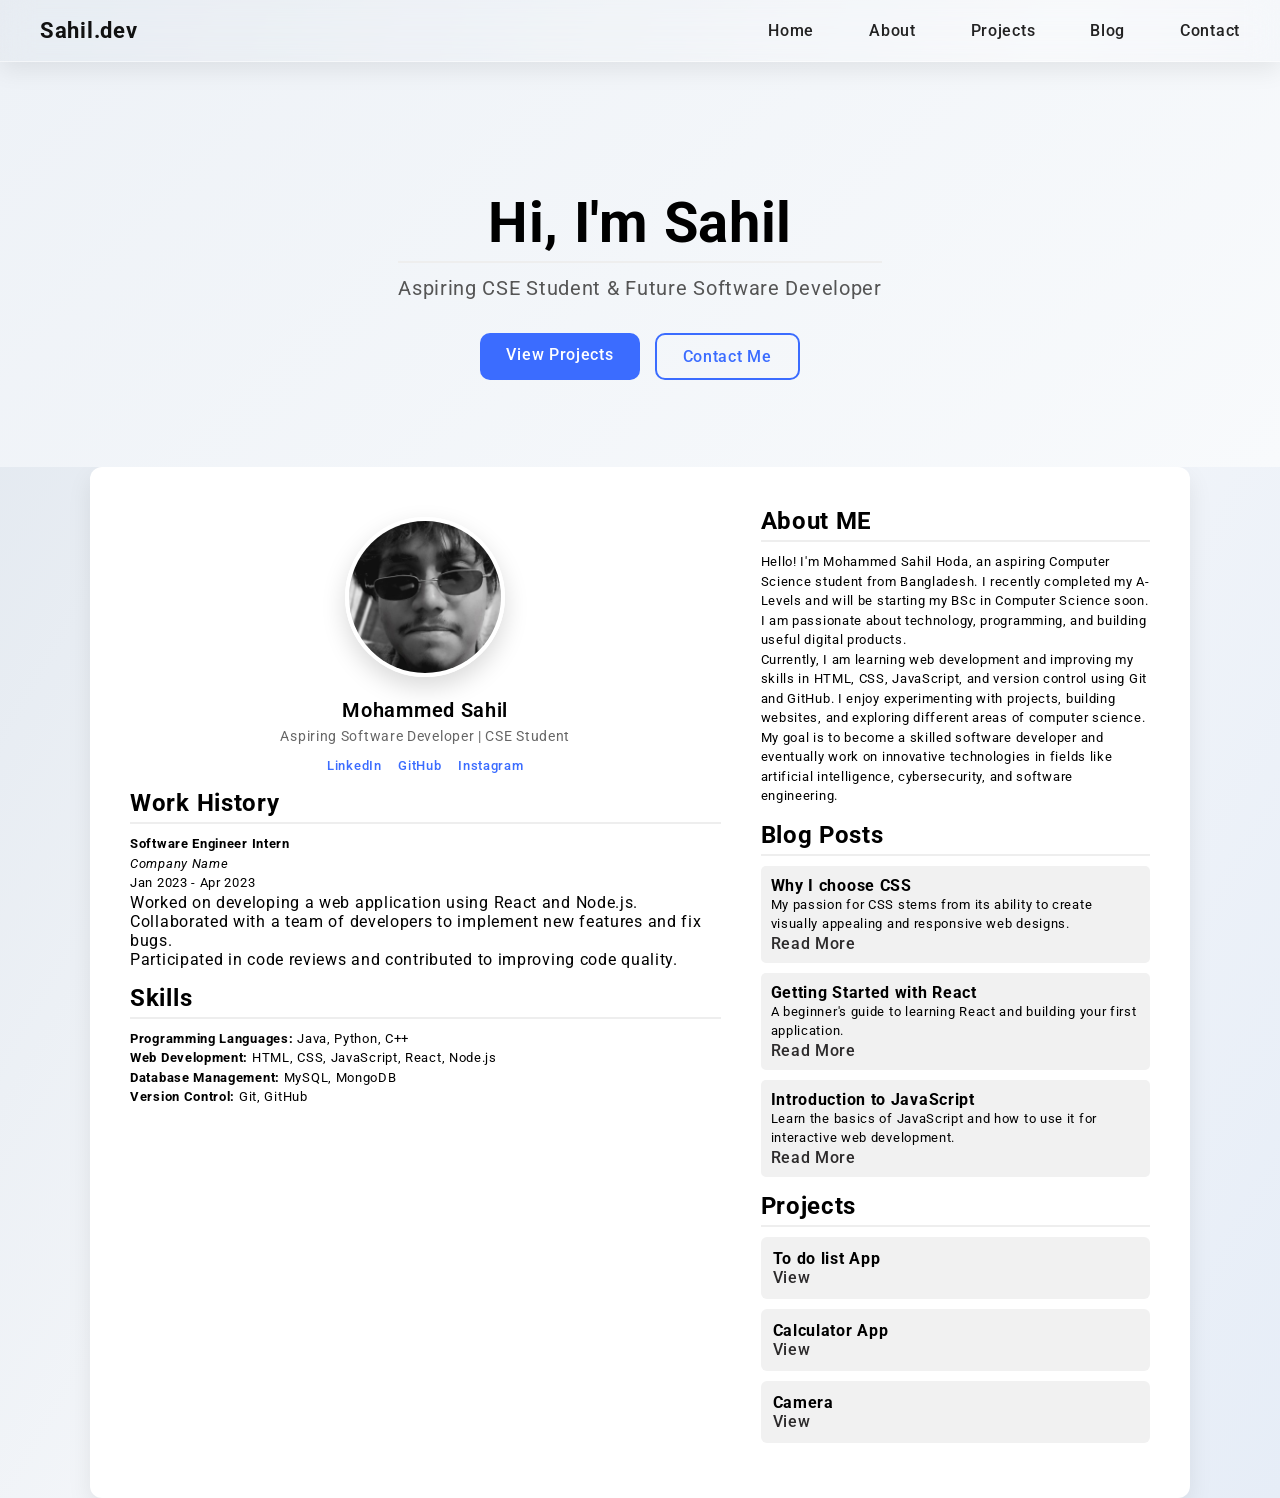
==== HTML/index.html @ d88a3b34 "Update project page and enhance button styles Add many new things to the project page, including new" ====
<!DOCTYPE html>
<html lang="en">
<head>
    <meta charset="UTF-8">
    <meta name="viewport" content="width=device-width, initial-scale=1.0">
    <title>Main</title>
    <link rel="stylesheet" href="/CSS/style.css">
    <link rel="preconnect" href="https://fonts.googleapis.com">
    <link rel="preconnect" href="https://fonts.gstatic.com" crossorigin>
    <link href="https://fonts.googleapis.com/css2?family=Open+Sans:ital,wght@0,300..800;1,300..800&family=Roboto:ital,wght@0,100..900;1,100..900&display=swap" rel="stylesheet">
</head>
<body>
    <nav class="navbar">
        <div class="logo">Sahil.dev</div>

        <ul class="nav-links">
    <li><a href="index.html">Home</a></li>
    <li><a href="about.html">About</a></li>
    <li><a href="projects.html">Projects</a></li>
    <li><a href="blog.html">Blog</a></li>
    <li><a href="contact.html">Contact</a></li>
        </ul>
    </nav>

    <section class="hero">
        <div class="hero-text">
            <h1>Hi, I'm Sahil</h1>
            <p>Aspiring CSE Student & Future Software Developer</p>

            <div class="hero-buttons">
                <a href="projects.html" class="btn">View Projects</a>
                <a href="contact.html" class="btn-outline">Contact Me</a>
            </div>
        </div>
    </section>



   <div class="page-wrapper">
        <div class="side1">
            <div class="wrapper">
                        <div class="profile-box">

                            <img class="profile-pic" src="/Images/profile.jpeg" alt="">

                            <h3 class="profile-name">Mohammed Sahil</h3>

                            <p class="profile-role">
                                Aspiring Software Developer | CSE Student
                            </p>

                            <div class="social-links">
                                <a href="#">LinkedIn</a>
                                <a href="#">GitHub</a>
                                <a href="#">Instagram</a>
                            </div>

                        </div>
            </div>
            <div class="wrapper">
                <h1>Work History</h1>
                <ul class="work-cont">
                    <li>
                        <p>
                            <b>Software Engineer Intern</b><br>
                            <i>Company Name</i><br>
                            Jan 2023 - Apr 2023<br>
                            <ul>
                                <li>Worked on developing a web application using React and Node.js.</li>
                                <li>Collaborated with a team of developers to implement new features and fix bugs.</li>
                                <li>Participated in code reviews and contributed to improving code quality.</li>
                            </ul>
                        </p>
                    </li>
                </ul>
            </div>
            <div class="wrapper">
                <h1>Skills</h1>
                <ul class="skills-cont">
                    <li>
                        <p>
                            <b>Programming Languages:</b> Java, Python, C++<br>
                            <b>Web Development:</b> HTML, CSS, JavaScript, React, Node.js<br>
                            <b>Database Management:</b> MySQL, MongoDB<br>
                            <b>Version Control:</b> Git, GitHub<br>
                        </p>
                    </li>
                </ul>
            </div>
        </div>


        <div class="side2">
            <div class="wrapper">
                <h1>About ME</h1>
                      <p>
                        Hello! I'm Mohammed Sahil Hoda, an aspiring Computer Science student from Bangladesh. 
                        I recently completed my A-Levels and will be starting my BSc in Computer Science soon. 
                        I am passionate about technology, programming, and building useful digital products.
                        </p>

                        <p>
                        Currently, I am learning web development and improving my skills in HTML, CSS, JavaScript, 
                        and version control using Git and GitHub. I enjoy experimenting with projects, building 
                        websites, and exploring different areas of computer science.
                        </p>

                        <p>
                        My goal is to become a skilled software developer and eventually work on innovative 
                        technologies in fields like artificial intelligence, cybersecurity, and software engineering.
                    </p>  
            </div>
            <div class="wrapper">
                <h1>Blog Posts</h1>
                <ul class="blogs-cont">
                    <li class="card-1">
                        <h2>Why I choose CSS</h2>
                        <p>My passion for CSS stems from its ability to create visually appealing and responsive web designs.</p>
                        <a href="#why-i-choose-css">Read More</a>
                    </li>
                    <li class="card-1">
                        <h2>Getting Started with React</h2>
                        <p>A beginner's guide to learning React and building your first application.</p>
                        <a href="#getting-started-with-react">Read More</a>
                    </li>
                    <li class="card-1">
                        <h2>Introduction to JavaScript</h2>
                        <p>Learn the basics of JavaScript and how to use it for interactive web development.</p>
                        <a href="#introduction-to-javascript">Read More</a>
                    </li>
                </ul>
            </div>
            <div class="wrapper">
                <h1>Projects</h1>
                    <ul class="project-cont">
                        <li class="card-2">
                            <h2>To do list App</h2>
                            <a href="">View</a> 
                        </li>
                        <li class="card-2">
                            <h2>Calculator App</h2>
                            <a href="">View</a> 
                        </li>
                        <li class="card-2">
                            <h2>Camera</h2>
                            <a href="">View</a> 
                        </li>                                                
                    </ul>
            </div>
        </div>
    </div>












</body>
</html>
---- CSS/style.css ----
* {
    padding: 0;
    margin: 0;
    box-sizing: border-box;
    font-family: 'Roboto', sans-serif;
    letter-spacing: .7px;
}

body{
    background: linear-gradient(120deg,#dfe6ee,#f5f7fa,#e6edf7);
}



.navbar{
    position: sticky;
    top: 0;
    z-index: 1000;

    display: flex;
    justify-content: space-between;
    align-items: center;
    padding: 18px 40px;

    background: rgba(255,255,255,0.25);
    backdrop-filter: blur(15px);
    -webkit-backdrop-filter: blur(15px);

    border-bottom: 1px solid rgba(255,255,255,0.5);
    box-shadow: 0 8px 25px rgba(0,0,0,0.08);
}

.logo{
    font-size:22px;
    font-weight:700;
    color:#111;
}


.nav-links{
    display:flex;
    gap:25px;
}

.nav-links a{
    margin-left:30px;
    font-weight:500;
    text-decoration:none;
    color:#222;
    transition:0.25s;
}

.nav-links a:hover{
    color:#3b6cff;
}


.nav-links a::after{
    content:"";
    position:absolute;
    width:0;
    height:2px;
    left:0;
    bottom:-4px;
    background:#2e6cff;
    transition:0.3s;
}

.hero{
    animation: fadeIn 1s ease forwards;
    min-height:45vh;
    display:flex;
    align-items:center;
    justify-content:center;
    text-align:center;
    text-decoration:none;
    padding-top:120px;
    padding-bottom:80px;
    background: linear-gradient(135deg,#eef2f7,#f8fafc);

    a, a:hover, a:focus, a:active{
    text-decoration:none !important;
    }
}
@keyframes fadeIn{
    from{
        opacity:0;
        transform: translateY(20px);
    }
    to{
        opacity:1;
        transform: translateY(0);
    }
}

.hero h1{
    font-size:56px;
    font-weight:700;
    margin-bottom:10px;
}

.hero p{
    font-size:20px;
    color:#555;
    margin-bottom:30px;
}

.hero-buttons{
    display:flex;
    gap:15px;
    justify-content:center;
}

.btn{
    padding:12px 26px;
    background:#3b6cff;
    color:white;
    border-radius:10px;
    font-weight:500;
    text-decoration:none;
    transition:all 0.25s ease;
}


.btn:hover{
    transform: translateY(-3px);
    box-shadow:0 0 10px #3b6cff,
               0 0 25px #3b6cff,
               0 0 40px rgba(59,108,255,0.6);
}


.btn-outline{
    padding:12px 26px;
    border:2px solid #3b6cff;
    color:#3b6cff;
    border-radius:10px;
    font-weight:500;
    text-decoration:none;
    transition:all 0.25s ease;
}

.btn-outline:hover{
    background:#3b6cff;
    color:white;
    transform: translateY(-3px);
    box-shadow:0 0 10px #3b6cff,
               0 0 25px #3b6cff,
               0 0 40px rgba(59,108,255,0.6);
}

.btn, .btn-outline{
    transition: all 0.25s ease;
    text-decoration: none;
}


.page-wrapper{
    display: flex;
    max-width: 1100px;
    margin: auto;
    padding: 40px;
    gap: 40px;
}

.page-wrapper{
    display: flex;
    max-width: 1100px;
    margin: auto;
    padding: 40px;
    gap: 40px;
}
.page-wrapper{
    background:white;
    border-radius:12px;
    box-shadow:0 10px 25px rgba(0,0,0,0.08);
}

.side2 {
    width: 40%;
}

.wrapper {
    margin-bottom: 15px;
}

h1{
    font-size:24px;
    margin-bottom:10px;
    border-bottom:2px solid #eee;
    padding-bottom:5px;
}
h2 {
    font-size: 16px;
}
.side1 h2{
    font-size:18px;
    margin-top:8px;
}
.side1 a{
    margin-right:8px;
    font-weight:500;
}
.card-1:hover{
    transform:translateY(-3px);
    box-shadow:0 6px 12px rgba(0,0,0,0.1);
}

li {
    list-style: none;
}

p {
    line-height: 1.5em;
    font-size: 13px;
}

.card-1 {
    background-color: #f1f1f1;
    padding: 10px;
    margin-bottom: 10px;
    border-radius: 5px;
}
.card-2{
    background:#f1f1f1;
    padding:12px;
    border-radius:6px;
    margin-bottom:10px;
}
.profile-pic{
    width:180px;
    height:180px;
    object-fit:cover;
    border-radius:16px;
    box-shadow:0 10px 25px rgba(0,0,0,0.15);
}

.profile-box{
    text-align:center;
    margin-top:10px;
}

.profile-pic{
    width:160px;
    height:160px;
    object-fit:cover;
    border-radius:50%;
    margin-bottom:12px;
    border:4px solid white;
    box-shadow:0 10px 25px rgba(0,0,0,0.15);
}

.profile-name{
    font-size:18px;
    font-weight:600;
    margin-bottom:4px;
}

.profile-role{
    font-size:13px;
    color:#666;
    margin-bottom:10px;
}

.social-links a{
    margin:0 6px;
    color:#3b6cff;
    font-size:13px;
}

.profile-name{
    font-size:20px;
    font-weight:600;
    margin-top:5px;
}

.profile-role{
    font-size:14px;
    color:#666;
    margin-bottom:8px;
}
a{
    color:#2c2a2b;
    text-decoration:none;
    font-weight:500;
}

a:hover{
    text-decoration:underline;
}
.card-2{
    background:#f1f1f1;
    padding:12px;
    border-radius:6px;
    margin-bottom:10px;
}
.card-1, .card-2{
    transition: 0.2s ease;
}

.card-1:hover, .card-2:hover{
    transform: translateY(-3px);
    box-shadow: 0 5px 15px rgba(0,0,0,0.1);
}
.card-2{
    background:#f1f1f1;
    padding:12px;
    border-radius:6px;
    margin-bottom:10px;
    transition:0.2s;
}

.card-2:hover{
    transform:translateY(-3px);
    box-shadow:0 6px 15px rgba(0,0,0,0.1);
}

@media only screen and (max-width:900px){
    .page-wrapper, .side1, .side2 {
        width: 90%;
    }
}
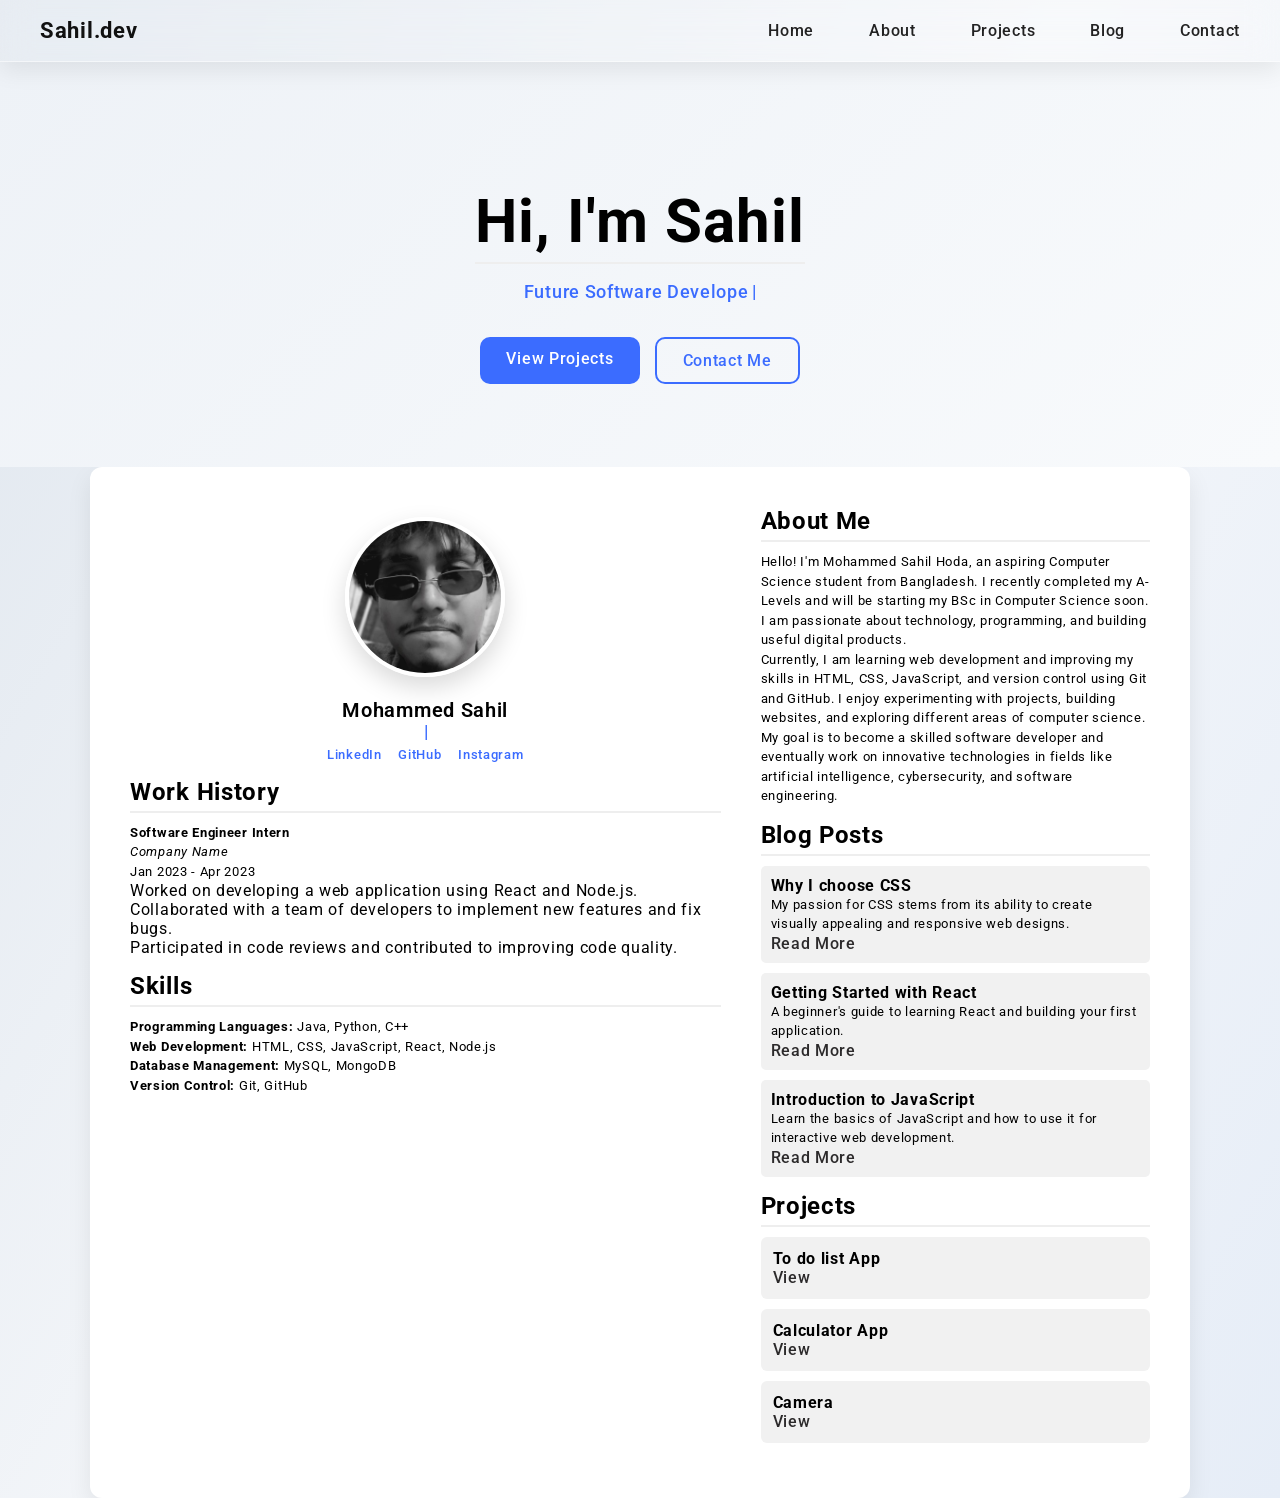
==== commit 05067f6b: "update" ====
--- a/HTML/index.html
+++ b/HTML/index.html
@@ -25,8 +25,7 @@
     <section class="hero">
         <div class="hero-text">
             <h1>Hi, I'm Sahil</h1>
-            <p>Aspiring CSE Student & Future Software Developer</p>
-
+            <p><span id="typing"></span></p>
             <div class="hero-buttons">
                 <a href="projects.html" class="btn">View Projects</a>
                 <a href="contact.html" class="btn-outline">Contact Me</a>
@@ -45,9 +44,7 @@
 
                             <h3 class="profile-name">Mohammed Sahil</h3>
 
-                            <p class="profile-role">
-                                Aspiring Software Developer | CSE Student
-                            </p>
+                            <p><span id="typing"></span></p>
 
                             <div class="social-links">
                                 <a href="#">LinkedIn</a>
@@ -92,7 +89,7 @@
 
         <div class="side2">
             <div class="wrapper">
-                <h1>About ME</h1>
+                <h1>About Me</h1>
                       <p>
                         Hello! I'm Mohammed Sahil Hoda, an aspiring Computer Science student from Bangladesh. 
                         I recently completed my A-Levels and will be starting my BSc in Computer Science soon. 
@@ -160,6 +157,6 @@
 
 
 
-
+<script src="/main.js"></script>
 </body>
 </html>
--- a/CSS/style.css
+++ b/CSS/style.css
@@ -94,14 +94,15 @@
 }
 
 .hero h1{
-    font-size:56px;
+    font-size:60px;
     font-weight:700;
-    margin-bottom:10px;
+    margin-bottom:12px;
+    letter-spacing:1px;
 }
 
 .hero p{
     font-size:20px;
-    color:#555;
+    color:#666;
     margin-bottom:30px;
 }
 
@@ -228,11 +229,16 @@
     margin-bottom:10px;
 }
 .profile-pic{
-    width:180px;
-    height:180px;
+    width:160px;
+    height:160px;
     object-fit:cover;
-    border-radius:16px;
-    box-shadow:0 10px 25px rgba(0,0,0,0.15);
+    border-radius:50%;
+    margin-bottom:12px;
+    border:4px solid white;
+
+    box-shadow:
+        0 10px 25px rgba(0,0,0,0.15),
+        0 0 15px rgba(59,108,255,0.35);
 }
 
 .profile-box{
@@ -251,9 +257,9 @@
 }
 
 .profile-name{
-    font-size:18px;
+    font-size:20px;
     font-weight:600;
-    margin-bottom:4px;
+    margin-top:6px;
 }
 
 .profile-role{
@@ -313,6 +319,24 @@
 .card-2:hover{
     transform:translateY(-3px);
     box-shadow:0 6px 15px rgba(0,0,0,0.1);
+}
+
+#typing{
+color:#3b6cff;
+font-weight:500;
+font-size:18px;
+}
+
+#typing::after{
+content:"|";
+animation: blink 10s infinite;
+margin-left:3px;
+}
+
+@keyframes blink{
+0%{opacity:1;}
+50%{opacity:0;}
+100%{opacity:1;}
 }
 
 @media only screen and (max-width:900px){
